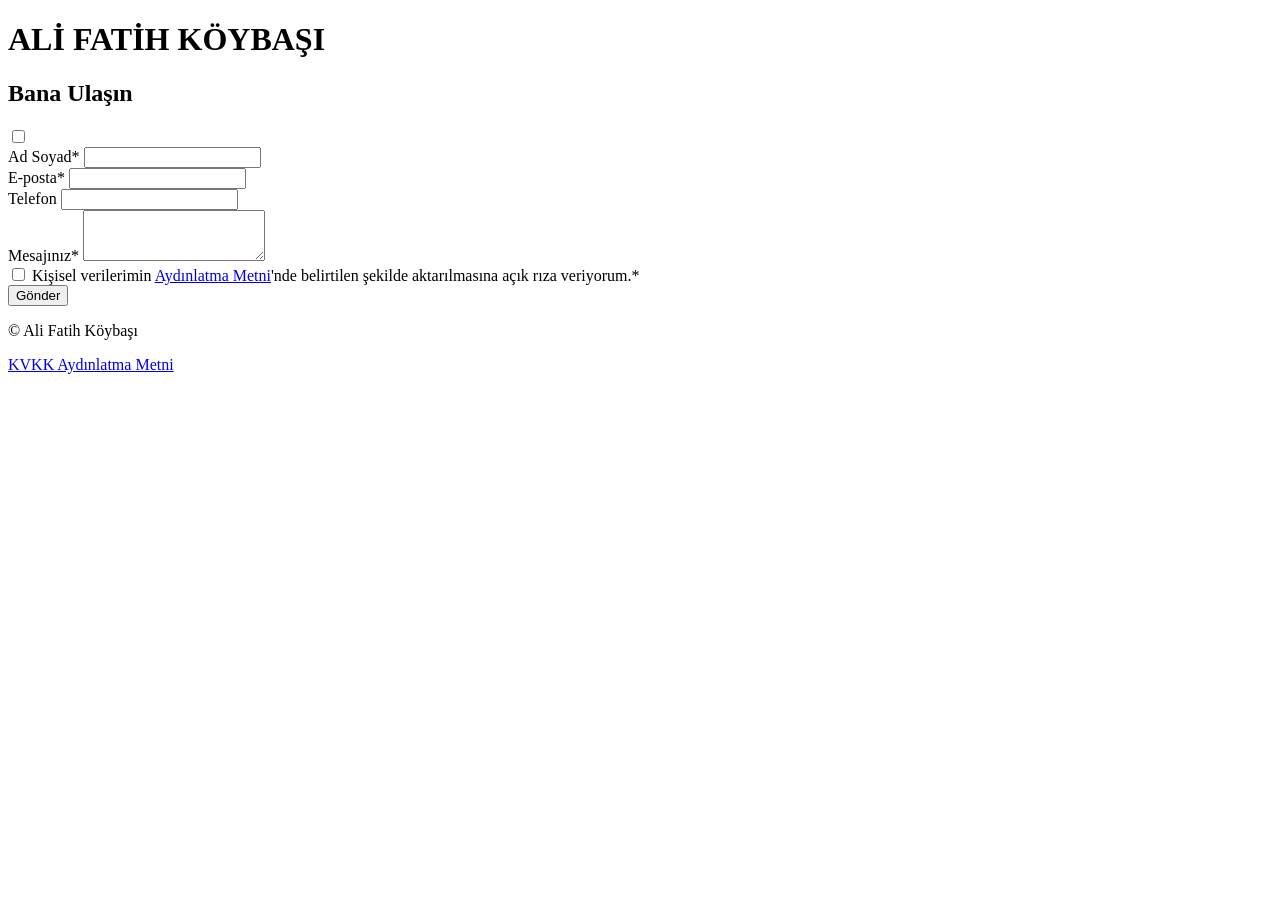
==== index.html @ 90ddf835 "Ana sayfa, KVKK metni ve simgeler eklendi" ====
<!doctype html>
<html lang="tr">
<head>
  <meta charset="utf-8">
  <meta name="viewport" content="width=device-width, initial-scale=1">
  <meta http-equiv="Content-Security-Policy" content="default-src 'self'; script-src 'self'; style-src 'self'; font-src 'self'; img-src 'self'; connect-src https://api.web3forms.com; form-action https://api.web3forms.com https://web3forms.com; base-uri 'none'; object-src 'none'">
  <title>Ali Fatih Köybaşı</title>
  <meta name="description" content="Ali Fatih Köybaşı'nın kişisel web sitesi. Bana ulaşmak için iletişim formunu kullanabilirsiniz.">
  <link rel="canonical" href="https://alifatihkoybasi.com/">
  <meta property="og:type" content="website">
  <meta property="og:locale" content="tr_TR">
  <meta property="og:site_name" content="Ali Fatih Köybaşı">
  <meta property="og:title" content="Ali Fatih Köybaşı">
  <meta property="og:description" content="Ali Fatih Köybaşı'nın kişisel web sitesi.">
  <meta property="og:url" content="https://alifatihkoybasi.com/">
  <meta name="color-scheme" content="light dark">
  <meta name="theme-color" media="(prefers-color-scheme: light)" content="#f6f4ef">
  <meta name="theme-color" media="(prefers-color-scheme: dark)" content="#121314">
  <link rel="icon" href="favicon.svg" type="image/svg+xml">
  <link rel="icon" href="favicon-32.png" type="image/png" sizes="32x32">
  <link rel="apple-touch-icon" href="apple-touch-icon.png">
  <link rel="preload" href="assets/fonts/cormorant-garamond-latin-500-normal.woff2" as="font" type="font/woff2" crossorigin>
  <link rel="preload" href="assets/fonts/cormorant-garamond-latin-ext-500-normal.woff2" as="font" type="font/woff2" crossorigin>
  <link rel="stylesheet" href="assets/css/site.css">
  <script src="assets/js/contact.js" defer></script>
  <script type="application/ld+json">{"@context":"https://schema.org","@type":"Person","name":"Ali Fatih Köybaşı","url":"https://alifatihkoybasi.com/"}</script>
</head>
<body>
  <main class="page">
    <header class="identity">
      <h1 class="identity__name"><span class="identity__part">ALİ FATİH</span> <span class="identity__part">KÖYBAŞI</span></h1>
    </header>

    <section class="contact card" aria-labelledby="contact-title">
      <h2 class="contact__title" id="contact-title">Bana Ulaşın</h2>

      <form class="contact-form" id="contact-form" action="https://api.web3forms.com/submit" method="post">
        <input type="hidden" name="access_key" value="">
        <input type="hidden" name="subject" value="alifatihkoybasi.com üzerinden yeni mesaj">
        <input type="hidden" name="from_name" value="alifatihkoybasi.com">
        <input class="contact-form__trap" type="checkbox" name="botcheck" tabindex="-1" autocomplete="off">

        <div class="contact-form__grid">
          <div class="field">
            <label class="field__label" for="cf-name">Ad Soyad<span class="field__required" aria-hidden="true">*</span></label>
            <input class="field__input" id="cf-name" name="name" type="text" autocomplete="name" maxlength="100" required>
          </div>
          <div class="field">
            <label class="field__label" for="cf-email">E-posta<span class="field__required" aria-hidden="true">*</span></label>
            <input class="field__input" id="cf-email" name="email" type="email" autocomplete="email" maxlength="254" required>
          </div>
          <div class="field">
            <label class="field__label" for="cf-phone">Telefon</label>
            <input class="field__input" id="cf-phone" name="phone" type="tel" autocomplete="tel" maxlength="30">
          </div>
          <div class="field field--full">
            <label class="field__label" for="cf-message">Mesajınız<span class="field__required" aria-hidden="true">*</span></label>
            <textarea class="field__input field__input--area" id="cf-message" name="message" rows="3" maxlength="5000" required></textarea>
          </div>
        </div>

        <div class="contact-form__footer">
          <div class="consent">
            <input class="consent__input" id="cf-consent" name="kvkk_acik_riza" type="checkbox" value="Verildi" required>
            <label class="consent__label" for="cf-consent">Kişisel verilerimin <a href="kvkk.html" target="_blank" rel="noopener">Aydınlatma Metni</a>'nde belirtilen şekilde aktarılmasına açık rıza veriyorum.<span class="field__required" aria-hidden="true">*</span></label>
          </div>
          <button class="button" type="submit">Gönder</button>
        </div>

        <p class="contact-form__status" role="status"></p>
      </form>
    </section>
  </main>

  <footer class="site-footer">
    <p class="site-footer__text">© Ali Fatih Köybaşı</p>
    <a class="site-footer__link" href="kvkk.html">KVKK Aydınlatma Metni</a>
  </footer>
</body>
</html>
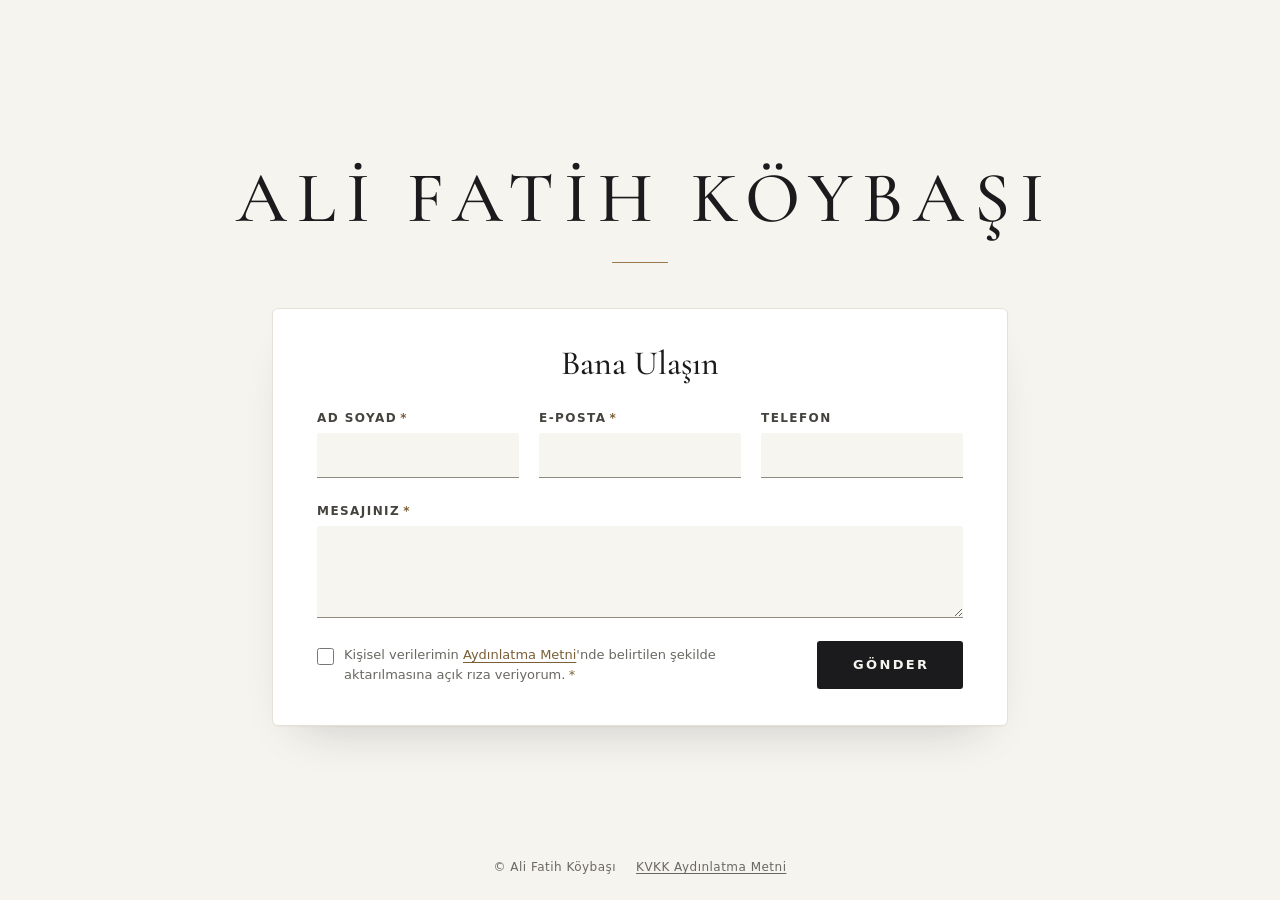
==== commit 170c0dbb: "Form anahtarı ve KVKK saklama süresi eklendi" ====
--- a/index.html
+++ b/index.html
@@ -35,7 +35,7 @@
       <h2 class="contact__title" id="contact-title">Bana Ulaşın</h2>
 
       <form class="contact-form" id="contact-form" action="https://api.web3forms.com/submit" method="post">
-        <input type="hidden" name="access_key" value="">
+        <input type="hidden" name="access_key" value="75d00124-b437-4ddc-aeeb-3516060389be">
         <input type="hidden" name="subject" value="alifatihkoybasi.com üzerinden yeni mesaj">
         <input type="hidden" name="from_name" value="alifatihkoybasi.com">
         <input class="contact-form__trap" type="checkbox" name="botcheck" tabindex="-1" autocomplete="off">
--- a/assets/css/site.css
+++ b/assets/css/site.css
@@ -0,0 +1,471 @@
+@font-face {
+  font-family: "Cormorant Garamond";
+  font-style: normal;
+  font-weight: 500;
+  font-display: swap;
+  src: url("../fonts/cormorant-garamond-latin-ext-500-normal.woff2") format("woff2");
+  unicode-range: U+0100-02BA, U+02BD-02C5, U+02C7-02CC, U+02CE-02D7, U+02DD-02FF, U+0304, U+0308, U+0329, U+1D00-1DBF, U+1E00-1E9F, U+1EF2-1EFF, U+2020, U+20A0-20AB, U+20AD-20C0, U+2113, U+2C60-2C7F, U+A720-A7FF;
+}
+
+@font-face {
+  font-family: "Cormorant Garamond";
+  font-style: normal;
+  font-weight: 500;
+  font-display: swap;
+  src: url("../fonts/cormorant-garamond-latin-500-normal.woff2") format("woff2");
+  unicode-range: U+0000-00FF, U+0131, U+0152-0153, U+02BB-02BC, U+02C6, U+02DA, U+02DC, U+0304, U+0308, U+0329, U+2000-206F, U+20AC, U+2122, U+2191, U+2193, U+2212, U+2215, U+FEFF, U+FFFD;
+}
+
+:root {
+  color-scheme: light dark;
+
+  --font-display: "Cormorant Garamond", "Iowan Old Style", "Palatino Linotype", Palatino, Georgia, serif;
+  --font-text: system-ui, -apple-system, "Segoe UI", Roboto, "Helvetica Neue", Arial, sans-serif;
+
+  --color-bg: #f6f4ef;
+  --color-card: #ffffff;
+  --color-card-border: #e6e1d6;
+  --color-field: #f7f5f0;
+  --color-field-focus: #ffffff;
+  --color-field-line: #8f8a80;
+  --color-text: #1b1b1d;
+  --color-label: #45433e;
+  --color-muted: #6a6862;
+  --color-accent: #9a7a4c;
+  --color-link: #7a5f38;
+  --color-button: #1b1b1d;
+  --color-button-hover: #7a5f38;
+  --color-button-text: #f6f4ef;
+  --color-success: #2f6b45;
+  --color-error: #a23b2c;
+  --shadow-card: 0 1px 2px rgb(27 27 29 / 4%), 0 24px 48px -28px rgb(27 27 29 / 24%);
+}
+
+@media (prefers-color-scheme: dark) {
+  :root {
+    --color-bg: #121314;
+    --color-card: #1a1b1d;
+    --color-card-border: #2a2c30;
+    --color-field: #222326;
+    --color-field-focus: #26272b;
+    --color-field-line: #74767b;
+    --color-text: #ecebe7;
+    --color-label: #c9c6bf;
+    --color-muted: #a19e96;
+    --color-accent: #c4a676;
+    --color-link: #d4b98c;
+    --color-button: #ecebe7;
+    --color-button-hover: #c4a676;
+    --color-button-text: #121314;
+    --color-success: #7fbf95;
+    --color-error: #e58a7b;
+    --shadow-card: 0 1px 2px rgb(0 0 0 / 30%), 0 24px 48px -28px rgb(0 0 0 / 70%);
+  }
+}
+
+*,
+*::before,
+*::after {
+  box-sizing: border-box;
+}
+
+html {
+  -webkit-text-size-adjust: 100%;
+  text-size-adjust: 100%;
+}
+
+body {
+  display: flex;
+  flex-direction: column;
+  min-height: 100vh;
+  min-height: 100dvh;
+  margin: 0;
+  font-family: var(--font-text);
+  font-size: 1rem;
+  line-height: 1.5;
+  color: var(--color-text);
+  background: var(--color-bg);
+  -webkit-font-smoothing: antialiased;
+  -moz-osx-font-smoothing: grayscale;
+}
+
+::selection {
+  background: color-mix(in srgb, var(--color-accent) 28%, transparent);
+}
+
+a {
+  color: var(--color-link);
+  text-decoration-thickness: 1px;
+  text-underline-offset: 0.2em;
+}
+
+a:hover {
+  text-decoration-thickness: 2px;
+}
+
+a:focus-visible {
+  border-radius: 1px;
+  outline: 2px solid var(--color-accent);
+  outline-offset: 2px;
+}
+
+.card {
+  background: var(--color-card);
+  border: 1px solid var(--color-card-border);
+  border-radius: 6px;
+  box-shadow: var(--shadow-card);
+}
+
+.page {
+  flex: 1;
+  display: flex;
+  flex-direction: column;
+  align-items: center;
+  justify-content: center;
+  width: 100%;
+  padding: clamp(2rem, 6vh, 5rem) 1.25rem clamp(1.25rem, 3vh, 3rem);
+}
+
+.identity {
+  width: 100%;
+  margin-bottom: clamp(1.75rem, 5vh, 3.75rem);
+  text-align: center;
+}
+
+.identity::after {
+  content: "";
+  display: block;
+  width: 3.5rem;
+  height: 1px;
+  margin: clamp(1rem, 2.6vh, 1.6rem) auto 0;
+  background: var(--color-accent);
+}
+
+/* padding-left, satır sonundaki harf aralığını dengeleyip adı tam ortalar. */
+.identity__name {
+  margin: 0;
+  padding-left: 0.14em;
+  font-family: var(--font-display);
+  font-size: clamp(2.25rem, 1.1rem + 4.6vw, 4.5rem);
+  font-weight: 500;
+  line-height: 1.1;
+  letter-spacing: 0.14em;
+  text-wrap: balance;
+}
+
+.identity__part {
+  display: inline-block;
+  white-space: nowrap;
+}
+
+.contact {
+  width: 100%;
+  max-width: 46rem;
+  padding: clamp(1.25rem, 4vh, 2.5rem) clamp(1.25rem, 4vw, 2.75rem);
+}
+
+.contact__title {
+  margin: 0 0 clamp(1rem, 3vh, 1.75rem);
+  font-family: var(--font-display);
+  font-size: clamp(1.75rem, 1.4rem + 1vw, 2.125rem);
+  font-weight: 500;
+  line-height: 1.1;
+  text-align: center;
+}
+
+.contact-form__grid {
+  display: grid;
+  grid-template-columns: repeat(3, minmax(0, 1fr));
+  gap: clamp(1rem, 2.6vh, 1.5rem) 1.25rem;
+}
+
+.contact-form__trap {
+  display: none;
+}
+
+.field {
+  display: flex;
+  flex-direction: column;
+  gap: 0.375rem;
+}
+
+.field--full {
+  grid-column: 1 / -1;
+}
+
+.field__label {
+  font-size: 0.75rem;
+  font-weight: 600;
+  letter-spacing: 0.12em;
+  text-transform: uppercase;
+  color: var(--color-label);
+}
+
+.field__required {
+  margin-left: 0.25em;
+  color: var(--color-link);
+}
+
+/* Şeffaf outline, zorla renk (yüksek kontrast) modunda görünür odak çizgisine dönüşür. */
+.field__input {
+  width: 100%;
+  padding: 0.625rem 0.75rem;
+  font: inherit;
+  color: var(--color-text);
+  background: var(--color-field);
+  border: 0;
+  border-bottom: 1px solid var(--color-field-line);
+  border-radius: 3px 3px 0 0;
+  outline: 2px solid transparent;
+  outline-offset: 2px;
+  transition: background-color 0.15s ease, border-color 0.15s ease, box-shadow 0.15s ease;
+}
+
+.field__input:hover {
+  border-bottom-color: var(--color-text);
+}
+
+.field__input:focus-visible {
+  background: var(--color-field-focus);
+  border-bottom-color: var(--color-link);
+  box-shadow: 0 1px 0 0 var(--color-link);
+}
+
+.field__input:-webkit-autofill {
+  -webkit-text-fill-color: var(--color-text);
+  box-shadow: 0 0 0 100vmax var(--color-field) inset;
+}
+
+.field__input:-webkit-autofill:focus-visible {
+  box-shadow: 0 0 0 100vmax var(--color-field-focus) inset, 0 1px 0 0 var(--color-link);
+}
+
+.field__input--area {
+  min-height: 5.75rem;
+  max-height: 16rem;
+  resize: vertical;
+  field-sizing: content;
+}
+
+.contact-form__footer {
+  display: flex;
+  align-items: center;
+  gap: 1rem 2rem;
+  margin-top: clamp(1rem, 2.6vh, 1.5rem);
+}
+
+.consent {
+  flex: 1;
+  display: flex;
+  align-items: flex-start;
+  gap: 0.625rem;
+}
+
+.consent__input {
+  flex: none;
+  width: 1.0625rem;
+  height: 1.0625rem;
+  margin: 0.1875rem 0 0;
+  accent-color: var(--color-link);
+  cursor: pointer;
+}
+
+.consent__label {
+  font-size: 0.8125rem;
+  line-height: 1.5;
+  color: var(--color-muted);
+  cursor: pointer;
+}
+
+.contact-form__status {
+  margin: 0;
+  font-size: 0.9375rem;
+  font-weight: 500;
+}
+
+.contact-form__status:not(:empty) {
+  margin-top: 1rem;
+}
+
+.contact-form__status[data-state="success"] {
+  color: var(--color-success);
+}
+
+.contact-form__status[data-state="error"] {
+  color: var(--color-error);
+}
+
+/* Sağ dolgu, harf aralığının bıraktığı boşluk kadar az tutulur; yazı ortada durur. */
+.button {
+  flex: none;
+  appearance: none;
+  padding: 0.875rem calc(2.25rem - 0.18em) 0.875rem 2.25rem;
+  font: inherit;
+  font-size: 0.8125rem;
+  font-weight: 600;
+  letter-spacing: 0.18em;
+  text-transform: uppercase;
+  color: var(--color-button-text);
+  background: var(--color-button);
+  border: 0;
+  border-radius: 3px;
+  cursor: pointer;
+  transition: background-color 0.2s ease;
+}
+
+.button:hover {
+  background: var(--color-button-hover);
+}
+
+.button:focus-visible {
+  outline: 2px solid var(--color-accent);
+  outline-offset: 3px;
+}
+
+.button:disabled {
+  cursor: progress;
+  opacity: 0.6;
+}
+
+.site-footer {
+  display: flex;
+  flex-wrap: wrap;
+  align-items: center;
+  justify-content: center;
+  gap: 0.25rem 1.25rem;
+  padding: 0 1.25rem 1.5rem;
+  font-size: 0.75rem;
+  letter-spacing: 0.04em;
+  color: var(--color-muted);
+}
+
+.site-footer__text {
+  margin: 0;
+}
+
+.site-footer__link {
+  color: inherit;
+}
+
+.site-footer__link:hover {
+  color: var(--color-text);
+}
+
+.doc-header {
+  padding: clamp(1.5rem, 5vh, 2.75rem) 1.25rem 0;
+  text-align: center;
+}
+
+.doc-header__name {
+  padding-left: 0.14em;
+  font-family: var(--font-display);
+  font-size: 1.375rem;
+  font-weight: 500;
+  letter-spacing: 0.14em;
+  color: var(--color-text);
+  text-decoration: none;
+}
+
+.doc-header__name:hover {
+  color: var(--color-link);
+}
+
+.doc-page {
+  flex: 1;
+  width: 100%;
+  padding: clamp(1.5rem, 4vh, 2.5rem) 1.25rem clamp(2rem, 5vh, 3rem);
+}
+
+.doc {
+  max-width: 48rem;
+  margin: 0 auto;
+  padding: clamp(1.5rem, 5vw, 3rem);
+}
+
+.doc__title {
+  margin: 0;
+  font-family: var(--font-display);
+  font-size: clamp(2rem, 1.6rem + 1.6vw, 2.75rem);
+  font-weight: 500;
+  line-height: 1.15;
+}
+
+.doc__meta {
+  margin: 0.5rem 0 1.75rem;
+  font-size: 0.875rem;
+  color: var(--color-muted);
+}
+
+.doc__section {
+  margin-top: 1.75rem;
+}
+
+.doc__heading {
+  margin: 0 0 0.625rem;
+  font-family: var(--font-display);
+  font-size: 1.5rem;
+  font-weight: 500;
+  line-height: 1.2;
+}
+
+.doc__text,
+.doc__list {
+  margin: 0 0 0.75rem;
+  line-height: 1.7;
+}
+
+.doc__list {
+  padding-left: 1.25rem;
+}
+
+.doc__list--plain {
+  padding-left: 0;
+  list-style: none;
+}
+
+.doc__item + .doc__item {
+  margin-top: 0.375rem;
+}
+
+.doc__back {
+  margin: 2.25rem 0 0;
+  font-size: 0.9375rem;
+}
+
+@media (max-width: 40rem) {
+  .contact-form__grid {
+    grid-template-columns: minmax(0, 1fr);
+  }
+
+  .contact-form__footer {
+    flex-direction: column;
+    align-items: stretch;
+  }
+
+  .button {
+    width: 100%;
+  }
+}
+
+@media (prefers-reduced-motion: no-preference) {
+  .identity,
+  .contact {
+    animation: rise 0.9s cubic-bezier(0.2, 0.7, 0.2, 1) both;
+  }
+
+  .contact {
+    animation-delay: 0.15s;
+  }
+}
+
+@keyframes rise {
+  from {
+    opacity: 0;
+    transform: translateY(0.5rem);
+  }
+
+  to {
+    opacity: 1;
+    transform: none;
+  }
+}
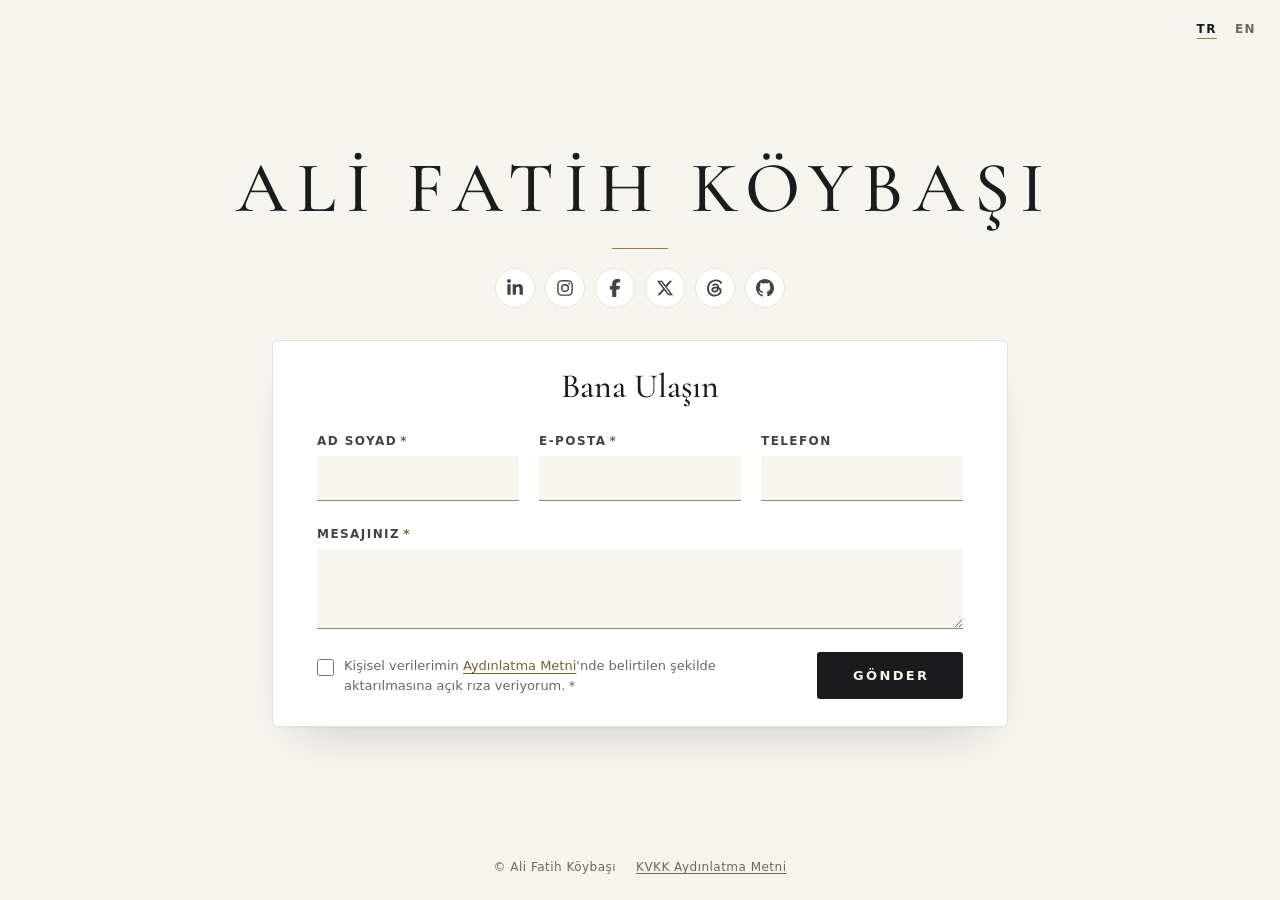
==== commit 8650ff3c: "Sosyal medya, TR/EN dil seçici ve README güncellendi" ====
--- a/index.html
+++ b/index.html
@@ -7,8 +7,12 @@
   <title>Ali Fatih Köybaşı</title>
   <meta name="description" content="Ali Fatih Köybaşı'nın kişisel web sitesi. Bana ulaşmak için iletişim formunu kullanabilirsiniz.">
   <link rel="canonical" href="https://alifatihkoybasi.com/">
+  <link rel="alternate" hreflang="tr" href="https://alifatihkoybasi.com/">
+  <link rel="alternate" hreflang="en" href="https://alifatihkoybasi.com/en/">
+  <link rel="alternate" hreflang="x-default" href="https://alifatihkoybasi.com/">
   <meta property="og:type" content="website">
   <meta property="og:locale" content="tr_TR">
+  <meta property="og:locale:alternate" content="en_US">
   <meta property="og:site_name" content="Ali Fatih Köybaşı">
   <meta property="og:title" content="Ali Fatih Köybaşı">
   <meta property="og:description" content="Ali Fatih Köybaşı'nın kişisel web sitesi.">
@@ -23,13 +27,27 @@
   <link rel="preload" href="assets/fonts/cormorant-garamond-latin-ext-500-normal.woff2" as="font" type="font/woff2" crossorigin>
   <link rel="stylesheet" href="assets/css/site.css">
   <script src="assets/js/contact.js" defer></script>
-  <script type="application/ld+json">{"@context":"https://schema.org","@type":"Person","name":"Ali Fatih Köybaşı","url":"https://alifatihkoybasi.com/"}</script>
+  <script type="application/ld+json">{"@context":"https://schema.org","@type":"Person","name":"Ali Fatih Köybaşı","url":"https://alifatihkoybasi.com/","sameAs":["https://www.linkedin.com/in/alifatihk%C3%B6yba%C5%9F%C4%B1/","https://www.instagram.com/alifatihkoybasi/","https://www.facebook.com/ali.fatih.kybs/","https://x.com/alifatihkybs","https://www.threads.com/@alifatihkoybasi","https://github.com/alifatihkoybasi08"]}</script>
 </head>
 <body>
+  <nav class="lang-switch" aria-label="Dil seçimi">
+    <a class="lang-switch__link" href="./" hreflang="tr" aria-current="page">TR</a>
+    <a class="lang-switch__link" href="en/" hreflang="en" lang="en">EN</a>
+  </nav>
+
   <main class="page">
     <header class="identity">
       <h1 class="identity__name"><span class="identity__part">ALİ FATİH</span> <span class="identity__part">KÖYBAŞI</span></h1>
     </header>
+
+    <ul class="social" aria-label="Sosyal medya hesapları">
+      <li class="social__item"><a class="social__link" href="https://www.linkedin.com/in/alifatihk%C3%B6yba%C5%9F%C4%B1/" target="_blank" rel="me noopener" aria-label="LinkedIn" title="LinkedIn"><svg class="social__icon" aria-hidden="true" focusable="false"><use href="assets/icons/social.svg#icon-linkedin"></use></svg></a></li>
+      <li class="social__item"><a class="social__link" href="https://www.instagram.com/alifatihkoybasi/" target="_blank" rel="me noopener" aria-label="Instagram" title="Instagram"><svg class="social__icon" aria-hidden="true" focusable="false"><use href="assets/icons/social.svg#icon-instagram"></use></svg></a></li>
+      <li class="social__item"><a class="social__link" href="https://www.facebook.com/ali.fatih.kybs/" target="_blank" rel="me noopener" aria-label="Facebook" title="Facebook"><svg class="social__icon" aria-hidden="true" focusable="false"><use href="assets/icons/social.svg#icon-facebook"></use></svg></a></li>
+      <li class="social__item"><a class="social__link" href="https://x.com/alifatihkybs" target="_blank" rel="me noopener" aria-label="X" title="X"><svg class="social__icon" aria-hidden="true" focusable="false"><use href="assets/icons/social.svg#icon-x"></use></svg></a></li>
+      <li class="social__item"><a class="social__link" href="https://www.threads.com/@alifatihkoybasi" target="_blank" rel="me noopener" aria-label="Threads" title="Threads"><svg class="social__icon" aria-hidden="true" focusable="false"><use href="assets/icons/social.svg#icon-threads"></use></svg></a></li>
+      <li class="social__item"><a class="social__link" href="https://github.com/alifatihkoybasi08" target="_blank" rel="me noopener" aria-label="GitHub" title="GitHub"><svg class="social__icon" aria-hidden="true" focusable="false"><use href="assets/icons/social.svg#icon-github"></use></svg></a></li>
+    </ul>
 
     <section class="contact card" aria-labelledby="contact-title">
       <h2 class="contact__title" id="contact-title">Bana Ulaşın</h2>
--- a/assets/css/site.css
+++ b/assets/css/site.css
@@ -123,12 +123,12 @@
   align-items: center;
   justify-content: center;
   width: 100%;
-  padding: clamp(2rem, 6vh, 5rem) 1.25rem clamp(1.25rem, 3vh, 3rem);
+  padding: clamp(1.75rem, 5vh, 5rem) 1.25rem clamp(1rem, 3vh, 3rem);
 }
 
 .identity {
   width: 100%;
-  margin-bottom: clamp(1.75rem, 5vh, 3.75rem);
+  margin-bottom: clamp(0.875rem, 2.2vh, 1.5rem);
   text-align: center;
 }
 
@@ -137,7 +137,7 @@
   display: block;
   width: 3.5rem;
   height: 1px;
-  margin: clamp(1rem, 2.6vh, 1.6rem) auto 0;
+  margin: clamp(0.875rem, 2.2vh, 1.5rem) auto 0;
   background: var(--color-accent);
 }
 
@@ -158,10 +158,79 @@
   white-space: nowrap;
 }
 
+.social {
+  display: flex;
+  flex-wrap: wrap;
+  justify-content: center;
+  gap: 0.625rem;
+  margin: 0 0 clamp(1.25rem, 3.5vh, 3.25rem);
+  padding: 0;
+  list-style: none;
+}
+
+.social__link {
+  display: flex;
+  align-items: center;
+  justify-content: center;
+  width: 2.5rem;
+  height: 2.5rem;
+  color: var(--color-label);
+  background: var(--color-card);
+  border: 1px solid var(--color-card-border);
+  border-radius: 50%;
+  transition: color 0.2s ease, background-color 0.2s ease, border-color 0.2s ease;
+}
+
+.social__link:hover {
+  color: var(--color-button-text);
+  background: var(--color-button);
+  border-color: var(--color-button);
+}
+
+.social__link:focus-visible {
+  outline: 2px solid var(--color-accent);
+  outline-offset: 2px;
+}
+
+.social__icon {
+  width: 1.125rem;
+  height: 1.125rem;
+  fill: currentColor;
+}
+
+.lang-switch {
+  position: absolute;
+  top: clamp(0.5rem, 1.6vh, 1rem);
+  right: 1rem;
+  display: flex;
+  gap: 0.125rem;
+  font-size: 0.75rem;
+  font-weight: 600;
+  letter-spacing: 0.12em;
+}
+
+.lang-switch__link {
+  padding: 0.375rem 0.5rem;
+  color: var(--color-muted);
+  text-decoration: none;
+  border-radius: 3px;
+}
+
+.lang-switch__link:hover {
+  color: var(--color-text);
+}
+
+.lang-switch__link[aria-current="page"] {
+  color: var(--color-text);
+  text-decoration: underline;
+  text-decoration-color: var(--color-accent);
+  text-underline-offset: 0.4em;
+}
+
 .contact {
   width: 100%;
   max-width: 46rem;
-  padding: clamp(1.25rem, 4vh, 2.5rem) clamp(1.25rem, 4vw, 2.75rem);
+  padding: clamp(1rem, 3vh, 2.5rem) clamp(1.25rem, 4vw, 2.75rem);
 }
 
 .contact__title {
@@ -241,7 +310,7 @@
 }
 
 .field__input--area {
-  min-height: 5.75rem;
+  min-height: 5rem;
   max-height: 16rem;
   resize: vertical;
   field-sizing: content;
@@ -333,7 +402,7 @@
   align-items: center;
   justify-content: center;
   gap: 0.25rem 1.25rem;
-  padding: 0 1.25rem 1.5rem;
+  padding: 0 1.25rem clamp(1rem, 3vh, 1.5rem);
   font-size: 0.75rem;
   letter-spacing: 0.04em;
   color: var(--color-muted);
@@ -352,7 +421,7 @@
 }
 
 .doc-header {
-  padding: clamp(1.5rem, 5vh, 2.75rem) 1.25rem 0;
+  padding: 3.5rem 1.25rem 0;
   text-align: center;
 }
 
@@ -433,6 +502,10 @@
 }
 
 @media (max-width: 40rem) {
+  .page {
+    padding-top: 3.75rem;
+  }
+
   .contact-form__grid {
     grid-template-columns: minmax(0, 1fr);
   }
@@ -449,8 +522,13 @@
 
 @media (prefers-reduced-motion: no-preference) {
   .identity,
+  .social,
   .contact {
     animation: rise 0.9s cubic-bezier(0.2, 0.7, 0.2, 1) both;
+  }
+
+  .social {
+    animation-delay: 0.08s;
   }
 
   .contact {
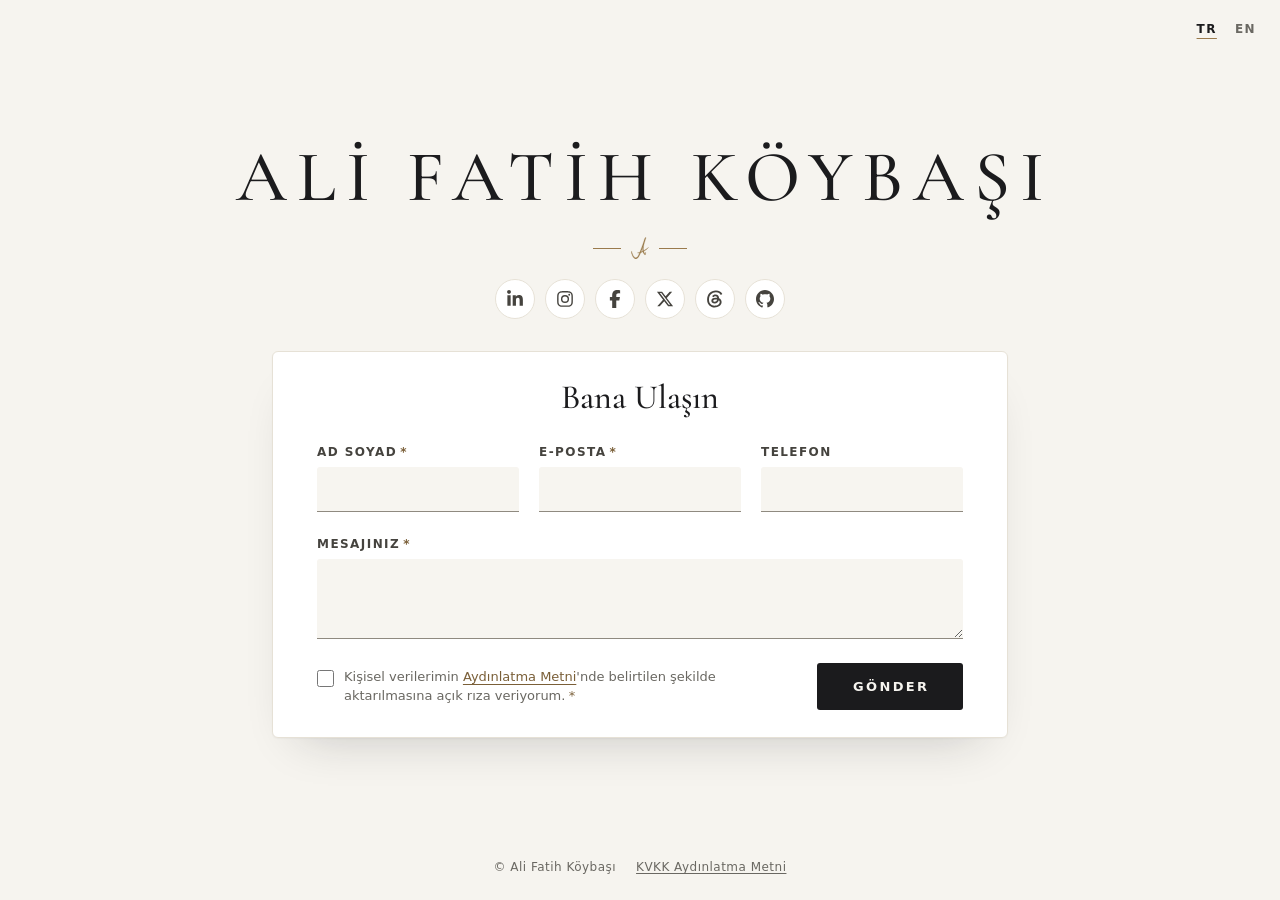
==== commit 80b7f5f0: "Ana sayfa: adın altındaki ayraca kaligrafik A eklendi Türkçe ve İngilizce ana sayfada adın altındaki" ====
--- a/index.html
+++ b/index.html
@@ -3,7 +3,7 @@
 <head>
   <meta charset="utf-8">
   <meta name="viewport" content="width=device-width, initial-scale=1">
-  <meta http-equiv="Content-Security-Policy" content="default-src 'self'; script-src 'self'; style-src 'self'; font-src 'self'; img-src 'self'; connect-src https://api.web3forms.com; form-action https://api.web3forms.com https://web3forms.com; base-uri 'none'; object-src 'none'">
+  <meta http-equiv="Content-Security-Policy" content="default-src 'self'; script-src 'self' https://hcaptcha.com https://*.hcaptcha.com; style-src 'self' https://hcaptcha.com https://*.hcaptcha.com; frame-src https://hcaptcha.com https://*.hcaptcha.com; font-src 'self'; img-src 'self'; connect-src https://api.web3forms.com https://hcaptcha.com https://*.hcaptcha.com; form-action https://api.web3forms.com https://web3forms.com; base-uri 'none'; object-src 'none'">
   <title>Ali Fatih Köybaşı</title>
   <meta name="description" content="Ali Fatih Köybaşı'nın kişisel web sitesi. Bana ulaşmak için iletişim formunu kullanabilirsiniz.">
   <link rel="canonical" href="https://alifatihkoybasi.com/">
@@ -20,13 +20,16 @@
   <meta name="color-scheme" content="light dark">
   <meta name="theme-color" media="(prefers-color-scheme: light)" content="#f6f4ef">
   <meta name="theme-color" media="(prefers-color-scheme: dark)" content="#121314">
-  <link rel="icon" href="favicon.svg" type="image/svg+xml">
-  <link rel="icon" href="favicon-32.png" type="image/png" sizes="32x32">
-  <link rel="apple-touch-icon" href="apple-touch-icon.png">
+  <link rel="icon" href="favicon.svg?v=2" type="image/svg+xml">
+  <link rel="icon" href="favicon-32.png?v=2" type="image/png" sizes="32x32">
+  <link rel="icon" href="favicon-192.png?v=2" type="image/png" sizes="192x192">
+  <link rel="apple-touch-icon" href="apple-touch-icon.png?v=2">
   <link rel="preload" href="assets/fonts/cormorant-garamond-latin-500-normal.woff2" as="font" type="font/woff2" crossorigin>
   <link rel="preload" href="assets/fonts/cormorant-garamond-latin-ext-500-normal.woff2" as="font" type="font/woff2" crossorigin>
-  <link rel="stylesheet" href="assets/css/site.css">
-  <script src="assets/js/contact.js" defer></script>
+  <link rel="stylesheet" href="assets/css/site.css?v=4">
+  <script src="assets/js/content-filter-data.js?v=4" defer></script>
+  <script src="assets/js/content-filter.js?v=4" defer></script>
+  <script src="assets/js/contact.js?v=4" defer></script>
   <script type="application/ld+json">{"@context":"https://schema.org","@type":"Person","name":"Ali Fatih Köybaşı","url":"https://alifatihkoybasi.com/","sameAs":["https://www.linkedin.com/in/alifatihk%C3%B6yba%C5%9F%C4%B1/","https://www.instagram.com/alifatihkoybasi/","https://www.facebook.com/ali.fatih.kybs/","https://x.com/alifatihkybs","https://www.threads.com/@alifatihkoybasi","https://github.com/alifatihkoybasi08"]}</script>
 </head>
 <body>
@@ -38,6 +41,7 @@
   <main class="page">
     <header class="identity">
       <h1 class="identity__name"><span class="identity__part">ALİ FATİH</span> <span class="identity__part">KÖYBAŞI</span></h1>
+      <div class="identity__rule" aria-hidden="true"><svg class="identity__mark" focusable="false"><use href="assets/icons/mark.svg#mark"></use></svg></div>
     </header>
 
     <ul class="social" aria-label="Sosyal medya hesapları">
@@ -85,6 +89,7 @@
           <button class="button" type="submit">Gönder</button>
         </div>
 
+        <div class="contact-form__captcha" id="cf-captcha"></div>
         <p class="contact-form__status" role="status"></p>
       </form>
     </section>
--- a/assets/css/site.css
+++ b/assets/css/site.css
@@ -132,13 +132,28 @@
   text-align: center;
 }
 
-.identity::after {
+/* Adın altındaki ayraç: iki ince bronz çizgi, ortada kaligrafik "A" (assets/icons/mark.svg). */
+.identity__rule {
+  display: flex;
+  align-items: center;
+  justify-content: center;
+  gap: 0.625rem;
+  margin-top: clamp(0.875rem, 2.2vh, 1.5rem);
+  color: var(--color-accent);
+}
+
+.identity__rule::before,
+.identity__rule::after {
   content: "";
-  display: block;
-  width: 3.5rem;
+  width: 1.75rem;
   height: 1px;
-  margin: clamp(0.875rem, 2.2vh, 1.5rem) auto 0;
-  background: var(--color-accent);
+  background: currentColor;
+}
+
+.identity__mark {
+  width: 1.125rem;
+  height: 1.4rem;
+  fill: currentColor;
 }
 
 /* padding-left, satır sonundaki harf aralığını dengeleyip adı tam ortalar. */
@@ -360,7 +375,8 @@
   color: var(--color-success);
 }
 
-.contact-form__status[data-state="error"] {
+.contact-form__status[data-state="error"],
+.contact-form__status[data-state="captcha"] {
   color: var(--color-error);
 }
 
